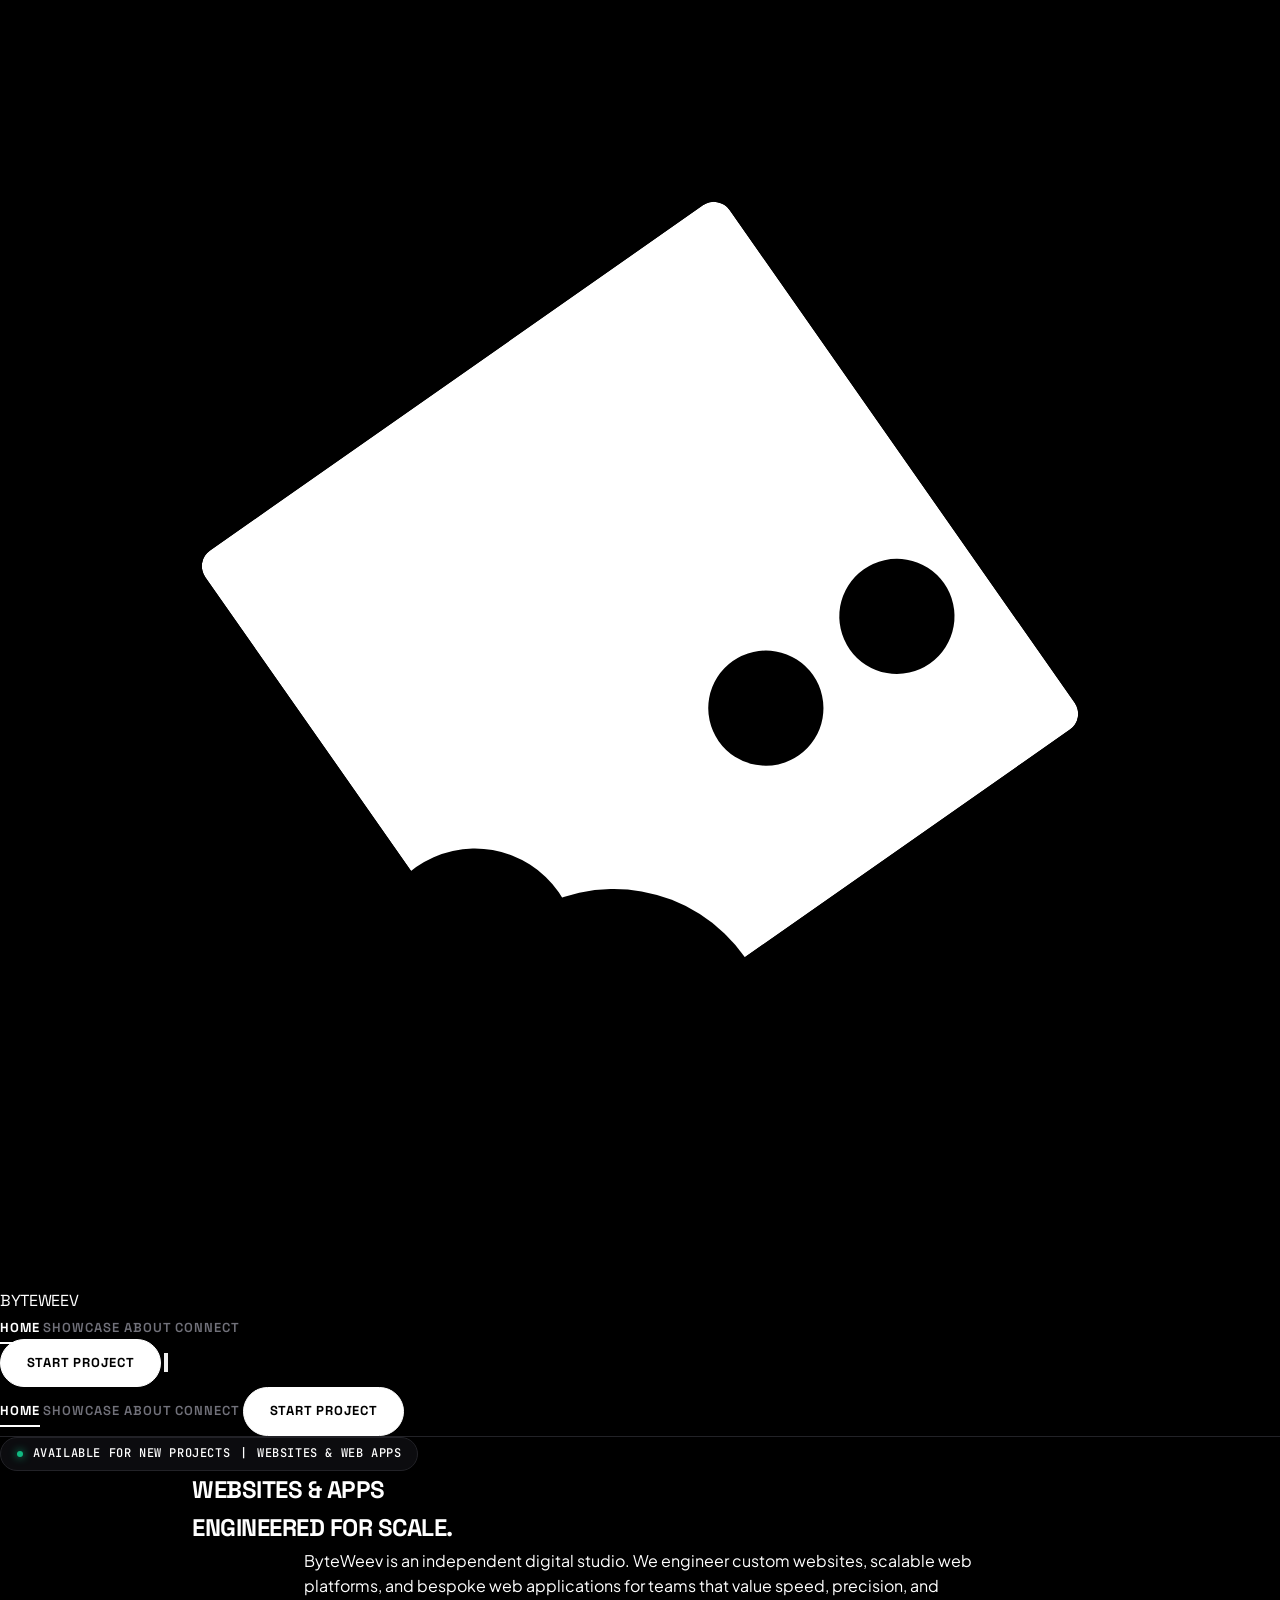
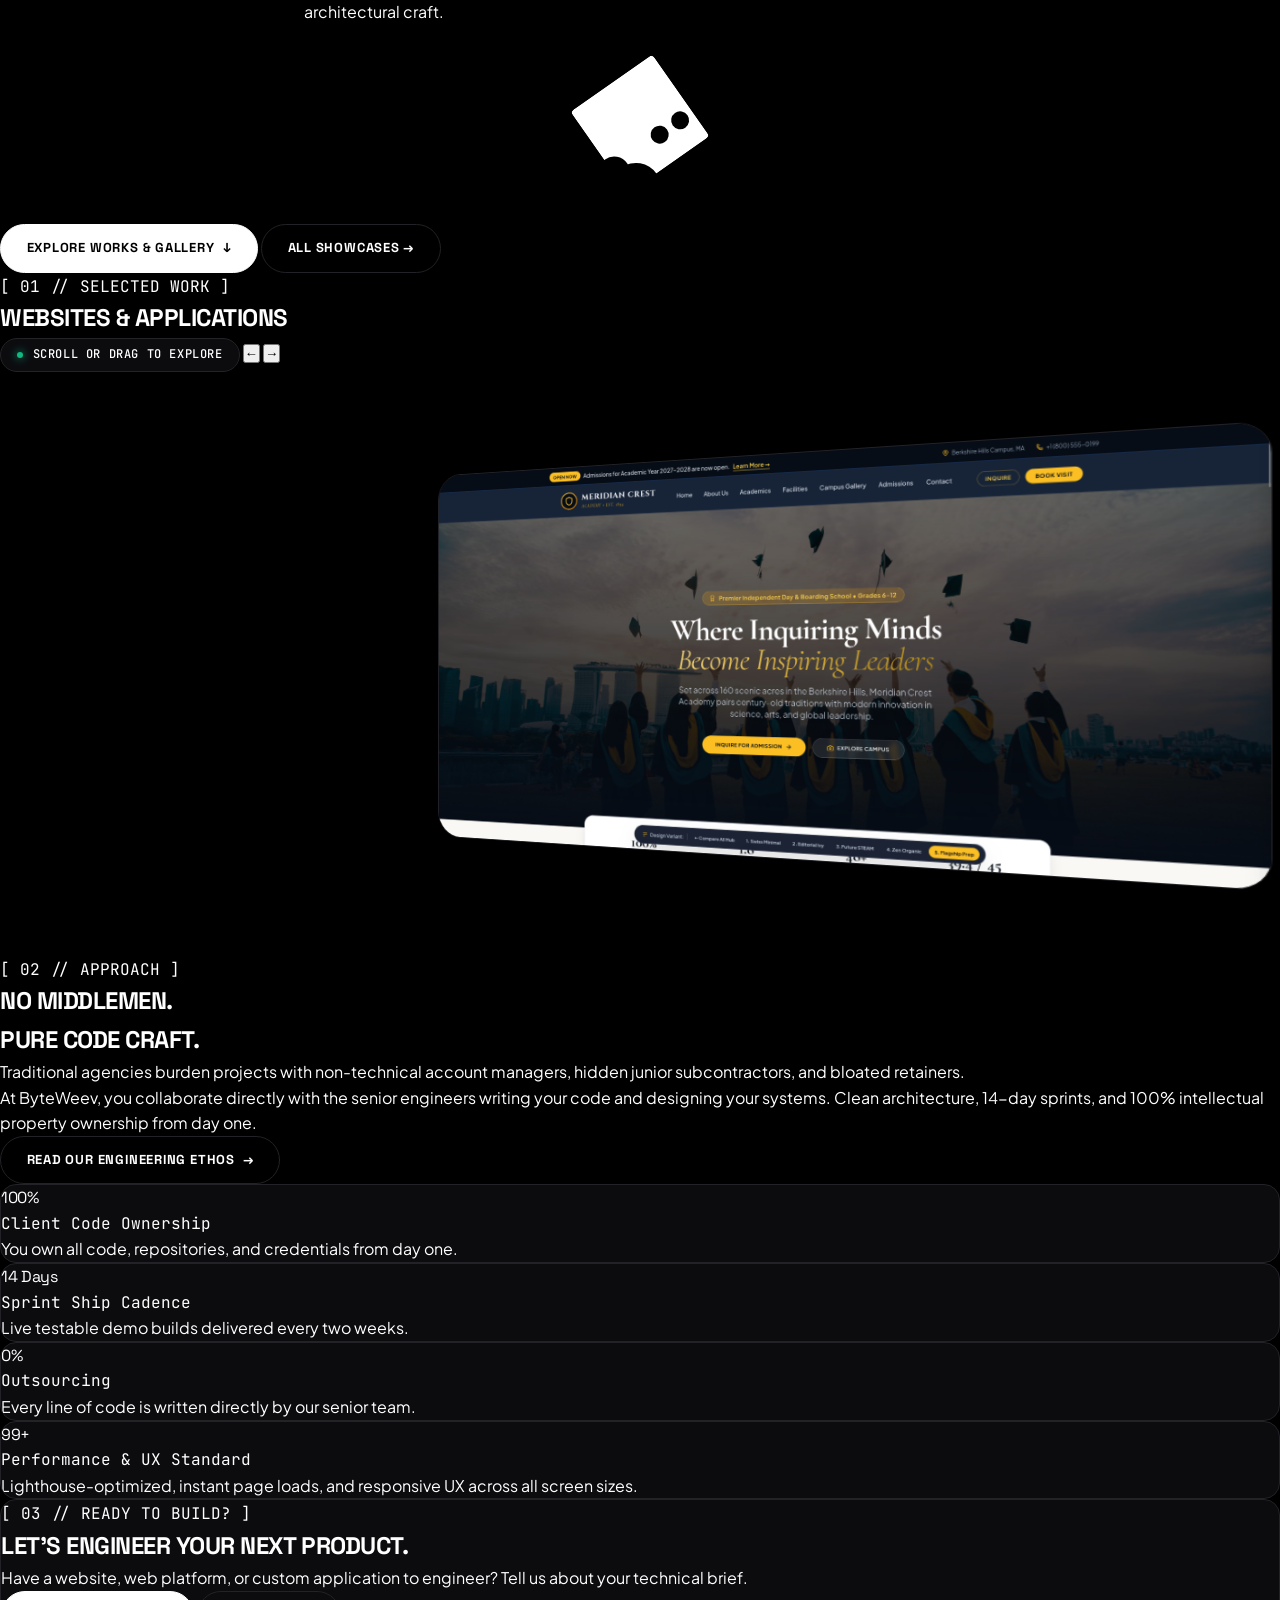
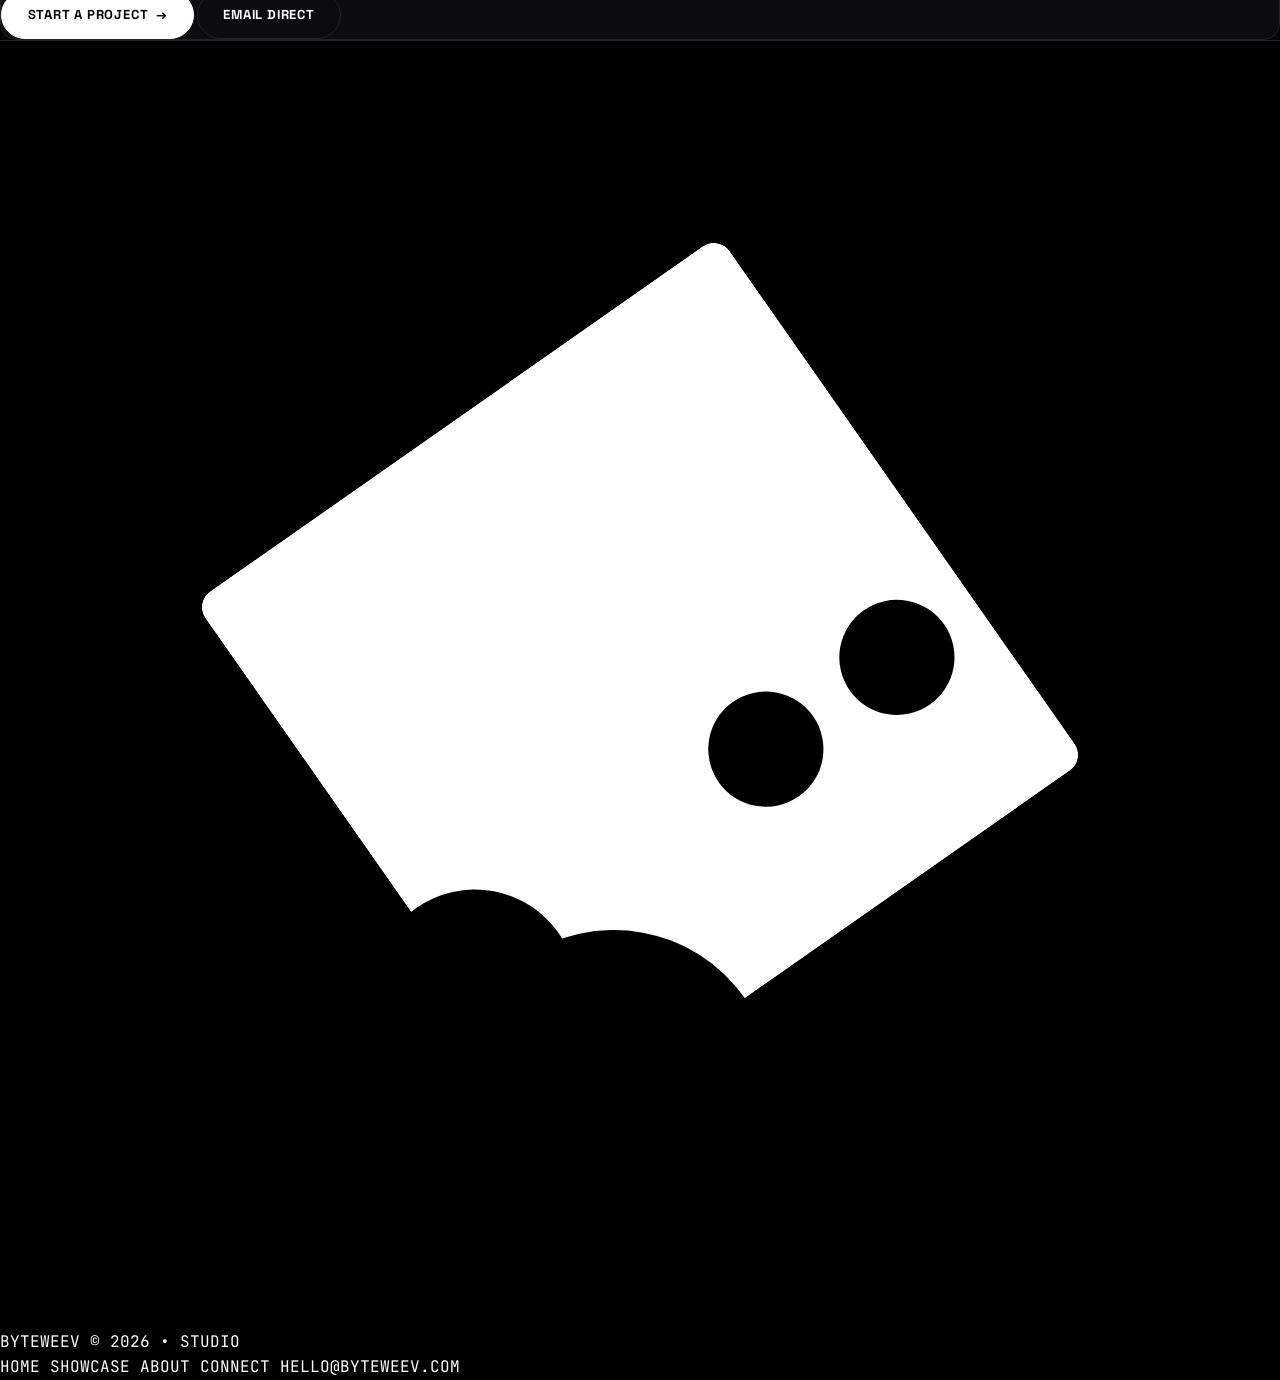
==== index.html @ 85f84a75 "Initial commit" ====
<!DOCTYPE html>
<html lang="en" class="dark">
<head>
  <meta charset="UTF-8">
  <meta name="viewport" content="width=device-width, initial-scale=1.0">
  <title>BYTEWEEV — Websites &amp; Web Applications Studio</title>
  <meta name="description" content="Independent digital studio engineering custom websites, scalable web platforms, and modern web applications.">
  <link rel="icon" type="image/png" href="assets/logo.png">

  <!-- Tailwind CSS CDN -->
  <script src="https://cdn.tailwindcss.com"></script>

  <!-- Custom Stylesheet -->
  <link rel="stylesheet" href="assets/css/styles.css">
</head>
<body class="bg-black text-white">

  <!-- Scroll Progress Indicator -->
  <div id="scroll-progress"></div>

  <!-- ==========================================================================
       NAVIGATION HEADER
       ========================================================================== -->
  <header class="site-header">
    <div class="max-w-7xl mx-auto px-6 sm:px-10 h-20 flex items-center justify-between">
      
      <!-- Logo Mark -->
      <a href="index.html" class="flex items-center gap-3.5 group">
        <div class="w-8 h-8 flex items-center justify-center transition-transform group-hover:scale-105">
          <svg class="w-full h-full text-white" viewBox="0 0 400 400" fill="none">
            <g transform="translate(200, 200) rotate(-35) translate(-100, -100)">
              <mask id="nav-logo-mask">
                <rect x="0" y="0" width="200" height="200" rx="6" fill="#ffffff" />
                <circle cx="20" cy="200" r="50" fill="#000000" />
                <circle cx="2" cy="150" r="32" fill="#000000" />
                <circle cx="120" cy="140" r="18" fill="#000000" />
                <circle cx="170" cy="140" r="18" fill="#000000" />
              </mask>
              <rect x="0" y="0" width="200" height="200" rx="6" fill="#ffffff" mask="url(#nav-logo-mask)" />
            </g>
          </svg>
        </div>
        <span class="font-display font-bold text-lg tracking-wider text-white uppercase">BYTEWEEV</span>
      </a>

      <!-- Desktop Navigation Links -->
      <nav class="hidden md:flex items-center gap-8">
        <a href="index.html" class="nav-link active">Home</a>
        <a href="showcase.html" class="nav-link">Showcase</a>
        <a href="about.html" class="nav-link">About</a>
        <a href="contact.html" class="nav-link">Connect</a>
      </nav>

      <!-- Action Buttons -->
      <div class="flex items-center gap-4">
        <a href="contact.html" class="hidden sm:inline-flex btn-primary text-xs py-2.5 px-5">
          Start Project
        </a>

        <!-- Mobile Menu Toggle Button -->
        <button id="mobile-menu-toggle" class="md:hidden p-2 text-white" aria-label="Toggle navigation menu">
          <svg class="w-6 h-6" fill="none" stroke="currentColor" viewBox="0 0 24 24">
            <path stroke-linecap="round" stroke-linejoin="round" stroke-width="2" d="M4 6h16M4 12h16m-7 6h7" />
          </svg>
        </button>
      </div>

    </div>

    <!-- Mobile Navigation Drawer -->
    <div id="mobile-nav" class="hidden md:hidden px-6 py-4 border-t border-[#222227] bg-[#0c0c0f]">
      <div class="flex flex-col gap-4">
        <a href="index.html" class="nav-link active">Home</a>
        <a href="showcase.html" class="nav-link">Showcase</a>
        <a href="about.html" class="nav-link">About</a>
        <a href="contact.html" class="nav-link">Connect</a>
        <a href="contact.html" class="btn-primary text-center text-xs py-3 mt-2">Start Project</a>
      </div>
    </div>
  </header>

  <!-- ==========================================================================
       HERO SECTION — Minimalist, Geometric, High Impact
       ========================================================================== -->
  <main>
    <section class="relative pt-20 pb-20 sm:pt-28 sm:pb-24 px-6 sm:px-10 max-w-7xl mx-auto flex flex-col items-center text-center">
      
      <!-- Top Status Indicator -->
      <div class="mb-8">
        <div class="status-pill">
          <span class="status-dot"></span>
          <span>AVAILABLE FOR NEW PROJECTS</span>
          <span class="text-zinc-600">|</span>
          <span class="text-zinc-400">WEBSITES &amp; WEB APPS</span>
        </div>
      </div>

      <!-- Main Headline (Swiss Modernist Typography) -->
      <h1 class="font-display font-black text-5xl sm:text-7xl lg:text-8xl tracking-tight text-white leading-[1.05] max-w-4xl mb-8">
        WEBSITES &amp; APPS<br>ENGINEERED FOR SCALE.
      </h1>

      <!-- Subtitle -->
      <p class="text-base sm:text-lg text-zinc-400 max-w-2xl mx-auto leading-relaxed mb-12">
        ByteWeev is an independent digital studio. We engineer custom websites, scalable web platforms, and bespoke web applications for teams that value speed, precision, and architectural craft.
      </p>

      <!-- Centerpiece: Interactive Geometric ByteWeev Logo Emblem -->
      <div class="mb-12">
        <div class="logo-emblem-container">
          <svg class="logo-geometric-shape text-white" viewBox="0 0 400 400" fill="none">
            <g transform="translate(200, 200) rotate(-35) translate(-100, -100)">
              <mask id="hero-logo-mask">
                <rect x="0" y="0" width="200" height="200" rx="8" fill="#ffffff" />
                <circle cx="20" cy="200" r="50" fill="#000000" />
                <circle cx="2" cy="150" r="32" fill="#000000" />
                <circle cx="120" cy="140" r="18" fill="#000000" />
                <circle cx="170" cy="140" r="18" fill="#000000" />
              </mask>
              <rect x="0" y="0" width="200" height="200" rx="8" fill="#ffffff" mask="url(#hero-logo-mask)" />
            </g>
          </svg>
        </div>
      </div>

      <!-- Action Buttons -->
      <div class="flex flex-col sm:flex-row items-center gap-4">
        <a href="#gallery" class="btn-primary w-full sm:w-auto">
          <span>Explore Works &amp; Gallery</span>
          <span>&darr;</span>
        </a>
        <a href="showcase.html" class="btn-secondary w-full sm:w-auto">
          <span>All Showcases &rarr;</span>
        </a>
      </div>

    </section>

    <!-- ========================================================================
         3D CURVED SCROLLABLE GALLERY SECTION (Panoramic Arc Layout)
         ======================================================================== -->
    <section id="gallery" class="py-20 border-t border-[#222227] overflow-hidden">
      
      <!-- Gallery Header & Controls -->
      <div class="max-w-7xl mx-auto px-6 sm:px-10 mb-8 flex flex-col sm:flex-row sm:items-end justify-between gap-6">
        <div>
          <span class="mono text-xs font-bold uppercase tracking-wider text-zinc-500 block mb-2">[ 01 // SELECTED WORK ]</span>
          <h2 class="font-display font-black text-3xl sm:text-5xl uppercase tracking-tight text-white">
            WEBSITES &amp; APPLICATIONS
          </h2>
        </div>
        
        <!-- Controls: Status Pill & Arrow Buttons -->
        <div class="flex items-center gap-3">
          <div class="status-pill text-xs">
            <span class="status-dot"></span>
            <span>SCROLL OR DRAG TO EXPLORE</span>
          </div>
          <button id="gallery-prev-btn" class="w-10 h-10 rounded-full border border-[#222227] bg-[#0c0c0f] hover:border-white text-white flex items-center justify-center transition-colors text-base" aria-label="Previous slide">
            &larr;
          </button>
          <button id="gallery-next-btn" class="w-10 h-10 rounded-full border border-[#222227] bg-[#0c0c0f] hover:border-white text-white flex items-center justify-center transition-colors text-base" aria-label="Next slide">
            &rarr;
          </button>
        </div>
      </div>

      <!-- 3D Cylindrical Arc Track Container -->
      <div class="curved-gallery-wrapper">
        <div id="curved-gallery-viewport" class="curved-gallery-viewport">
          <div id="curved-gallery-track" class="curved-gallery-track">
            <!-- Dynamically populated from gallery_data.js -->
          </div>
        </div>
      </div>

    </section>

    <!-- ========================================================================
         STUDIO PHILOSOPHY & STATS
         ======================================================================== -->
    <section class="py-24 px-6 sm:px-10 max-w-7xl mx-auto border-t border-[#222227]">
      
      <div class="grid grid-cols-1 lg:grid-cols-12 gap-12 items-center">
        
        <div class="lg:col-span-6">
          <span class="mono text-xs font-bold uppercase tracking-wider text-zinc-500 block mb-3">[ 02 // APPROACH ]</span>
          <h2 class="font-display font-black text-3xl sm:text-5xl uppercase tracking-tight text-white leading-tight mb-6">
            NO MIDDLEMEN.<br>PURE CODE CRAFT.
          </h2>
          <p class="text-base text-zinc-400 leading-relaxed mb-6">
            Traditional agencies burden projects with non-technical account managers, hidden junior subcontractors, and bloated retainers.
          </p>
          <p class="text-base text-zinc-400 leading-relaxed mb-8">
            At ByteWeev, you collaborate directly with the senior engineers writing your code and designing your systems. Clean architecture, 14-day sprints, and 100% intellectual property ownership from day one.
          </p>
          <a href="about.html" class="btn-secondary">
            <span>Read Our Engineering Ethos</span>
            <span>&rarr;</span>
          </a>
        </div>

        <div class="lg:col-span-6 space-y-4">
          <!-- Stats Grid (Populated from data.js) -->
          <div id="home-stats-grid" class="grid grid-cols-1 sm:grid-cols-3 lg:grid-cols-1 gap-4">
            <!-- Rendered dynamically by app.js from data.js -->
          </div>
        </div>

      </div>

    </section>

    <!-- ========================================================================
         CALL TO ACTION / CONNECT
         ======================================================================== -->
    <section class="py-24 px-6 sm:px-10 max-w-7xl mx-auto border-t border-[#222227]">
      
      <div class="byte-card p-10 sm:p-16 flex flex-col md:flex-row items-start md:items-center justify-between gap-8">
        <div class="max-w-xl">
          <span class="mono text-xs font-bold uppercase tracking-wider text-zinc-500 block mb-3">[ 03 // READY TO BUILD? ]</span>
          <h2 class="font-display font-black text-3xl sm:text-5xl uppercase tracking-tight text-white mb-4">
            LET'S ENGINEER YOUR NEXT PRODUCT.
          </h2>
          <p class="text-sm sm:text-base text-zinc-400 leading-relaxed">
            Have a website, web platform, or custom application to engineer? Tell us about your technical brief.
          </p>
        </div>

        <div class="flex flex-col sm:flex-row items-center gap-4 w-full md:w-auto">
          <a href="contact.html" class="btn-primary w-full sm:w-auto text-center">
            <span>Start a Project</span>
            <span>&rarr;</span>
          </a>
          <a href="mailto:hello@byteweev.com" class="btn-secondary w-full sm:w-auto text-center">
            <span>Email Direct</span>
          </a>
        </div>
      </div>

    </section>
  </main>

  <!-- ==========================================================================
       FOOTER
       ========================================================================== -->
  <footer class="site-footer">
    <div class="max-w-7xl mx-auto px-6 sm:px-10 py-12 flex flex-col sm:flex-row items-center justify-between gap-6 mono text-xs">
      
      <div class="flex items-center gap-3">
        <div class="w-6 h-6 flex items-center justify-center">
          <svg class="w-full h-full text-white" viewBox="0 0 400 400" fill="none">
            <g transform="translate(200, 200) rotate(-35) translate(-100, -100)">
              <mask id="footer-logo-mask">
                <rect x="0" y="0" width="200" height="200" rx="6" fill="#ffffff" />
                <circle cx="20" cy="200" r="50" fill="#000000" />
                <circle cx="2" cy="150" r="32" fill="#000000" />
                <circle cx="120" cy="140" r="18" fill="#000000" />
                <circle cx="170" cy="140" r="18" fill="#000000" />
              </mask>
              <rect x="0" y="0" width="200" height="200" rx="6" fill="#ffffff" mask="url(#footer-logo-mask)" />
            </g>
          </svg>
        </div>
        <span class="font-bold text-white">BYTEWEEV &copy; 2026</span>
        <span class="text-zinc-500">• STUDIO</span>
      </div>

      <div class="flex flex-wrap items-center gap-6 font-semibold">
        <a href="index.html" class="text-zinc-400 hover:text-white transition-colors">HOME</a>
        <a href="showcase.html" class="text-zinc-400 hover:text-white transition-colors">SHOWCASE</a>
        <a href="about.html" class="text-zinc-400 hover:text-white transition-colors">ABOUT</a>
        <a href="contact.html" class="text-zinc-400 hover:text-white transition-colors">CONNECT</a>
        <a href="mailto:hello@byteweev.com" class="text-zinc-400 hover:text-white transition-colors">HELLO@BYTEWEEV.COM</a>
      </div>

    </div>
  </footer>

  <!-- Scripts -->
  <script src="assets/js/data.js"></script>
  <script src="assets/js/gallery_data.js"></script>
  <script src="assets/js/app.js"></script>
</body>
</html>
---- assets/css/styles.css ----
/* ============================================================================
   BYTEWEEV — SOLID DARK MINIMALIST DESIGN SYSTEM
   Matches the official ByteWeev monochrome logo aesthetic.
   100% self-contained: works flawlessly offline or online.
   ============================================================================ */

@import url('https://fonts.googleapis.com/css2?family=Space+Grotesk:wght@400;500;600;700&family=Plus+Jakarta+Sans:wght@400;500;600;700&family=JetBrains+Mono:wght@400;500;600&display=swap');

:root {
  --bg: #000000;
  --bg-surface: #0c0c0f;
  --bg-subtle: #141418;
  --text-main: #ffffff;
  --text-body: #a1a1aa;
  --text-muted: #71717a;
  --border: #222227;
  --border-hover: #3a3a42;
  --accent: #ffffff;
  --accent-inverse: #000000;
  --accent-green: #10b981;
}

* {
  box-sizing: border-box;
  margin: 0;
  padding: 0;
}

html {
  scroll-behavior: smooth;
  font-family: 'Plus Jakarta Sans', -apple-system, BlinkMacSystemFont, 'Segoe UI', Roboto, sans-serif;
  background-color: var(--bg);
  color: var(--text-main);
  -webkit-font-smoothing: antialiased;
  -moz-osx-font-smoothing: grayscale;
}

body {
  background-color: var(--bg);
  color: var(--text-main);
  min-height: 100vh;
  display: flex;
  flex-direction: column;
  overflow-x: hidden;
  line-height: 1.6;
}

main {
  flex: 1 0 auto;
}

/* Typography */
.font-display {
  font-family: 'Space Grotesk', sans-serif;
  letter-spacing: -0.02em;
}

.mono {
  font-family: 'JetBrains Mono', monospace;
}

a {
  color: inherit;
  text-decoration: none;
}

/* Container utilities */
.max-w-7xl {
  max-width: 80rem;
  margin-left: auto;
  margin-right: auto;
}

.max-w-6xl {
  max-width: 72rem;
  margin-left: auto;
  margin-right: auto;
}

.max-w-4xl {
  max-width: 56rem;
  margin-left: auto;
  margin-right: auto;
}

.max-w-2xl {
  max-width: 42rem;
  margin-left: auto;
  margin-right: auto;
}

/* Header & Navigation */
.site-header {
  position: sticky;
  top: 0;
  z-index: 100;
  background-color: rgba(0, 0, 0, 0.94);
  backdrop-filter: blur(12px);
  -webkit-backdrop-filter: blur(12px);
  border-bottom: 1px solid var(--border);
}

.nav-link {
  position: relative;
  font-family: 'Space Grotesk', sans-serif;
  font-size: 0.8125rem;
  font-weight: 600;
  text-transform: uppercase;
  letter-spacing: 0.08em;
  color: var(--text-muted);
  transition: color 0.2s ease;
  padding: 0.5rem 0;
}

.nav-link:hover {
  color: var(--text-main);
}

.nav-link.active {
  color: var(--text-main);
  font-weight: 700;
}

.nav-link.active::after {
  content: '';
  position: absolute;
  bottom: 0;
  left: 0;
  width: 100%;
  height: 2px;
  background-color: var(--accent);
}

/* Progress bar */
#scroll-progress {
  position: fixed;
  top: 0;
  left: 0;
  height: 2px;
  width: 0%;
  background-color: var(--accent);
  z-index: 200;
}

/* Status Pill */
.status-pill {
  display: inline-flex;
  align-items: center;
  gap: 0.6rem;
  padding: 0.4rem 1rem;
  border-radius: 9999px;
  border: 1px solid var(--border);
  background-color: var(--bg-surface);
  font-family: 'JetBrains Mono', monospace;
  font-size: 0.75rem;
  font-weight: 500;
  letter-spacing: 0.05em;
  color: var(--text-main);
}

.status-dot {
  width: 6px;
  height: 6px;
  border-radius: 50%;
  background-color: var(--accent-green);
  box-shadow: 0 0 8px var(--accent-green);
}

/* Logo Geometric Emblem */
.logo-emblem-container {
  position: relative;
  width: 160px;
  height: 160px;
  display: flex;
  align-items: center;
  justify-content: center;
  margin: 0 auto;
}

@media (min-width: 768px) {
  .logo-emblem-container {
    width: 200px;
    height: 200px;
  }
}

.logo-geometric-shape {
  width: 100%;
  height: 100%;
  color: #ffffff;
  transition: transform 0.3s ease;
}

.logo-emblem-container:hover .logo-geometric-shape {
  transform: scale(1.05);
}

/* Cards */
.byte-card {
  background-color: var(--bg-surface);
  border: 1px solid var(--border);
  border-radius: 1rem;
  overflow: hidden;
  transition: border-color 0.2s ease, transform 0.2s ease;
}

.byte-card:hover {
  border-color: var(--border-hover);
  transform: translateY(-2px);
}

/* Buttons */
.btn-primary {
  display: inline-flex;
  align-items: center;
  justify-content: center;
  gap: 0.5rem;
  padding: 0.8rem 1.6rem;
  border-radius: 9999px;
  background-color: var(--accent);
  color: var(--accent-inverse);
  font-family: 'Space Grotesk', sans-serif;
  font-size: 0.8125rem;
  font-weight: 700;
  text-transform: uppercase;
  letter-spacing: 0.06em;
  border: 1px solid var(--accent);
  transition: opacity 0.2s ease, transform 0.2s ease;
  cursor: pointer;
  text-decoration: none;
}

.btn-primary:hover {
  opacity: 0.88;
  transform: translateY(-1px);
}

.btn-secondary {
  display: inline-flex;
  align-items: center;
  justify-content: center;
  gap: 0.5rem;
  padding: 0.8rem 1.6rem;
  border-radius: 9999px;
  background-color: transparent;
  color: var(--text-main);
  font-family: 'Space Grotesk', sans-serif;
  font-size: 0.8125rem;
  font-weight: 700;
  text-transform: uppercase;
  letter-spacing: 0.06em;
  border: 1px solid var(--border);
  transition: border-color 0.2s ease, transform 0.2s ease, background-color 0.2s ease;
  cursor: pointer;
  text-decoration: none;
}

.btn-secondary:hover {
  border-color: var(--border-hover);
  background-color: var(--bg-subtle);
  transform: translateY(-1px);
}

/* Filter buttons */
.filter-btn {
  font-family: 'JetBrains Mono', monospace;
  font-size: 0.75rem;
  font-weight: 600;
  text-transform: uppercase;
  letter-spacing: 0.05em;
  padding: 0.5rem 1rem;
  border-radius: 9999px;
  border: 1px solid var(--border);
  background-color: transparent;
  color: var(--text-muted);
  cursor: pointer;
  transition: all 0.2s ease;
}

.filter-btn:hover {
  color: var(--text-main);
  border-color: var(--border-hover);
}

.filter-btn.active {
  background-color: var(--accent);
  color: var(--accent-inverse);
  border-color: var(--accent);
}

/* ==========================================================================
   UNIQUE WEBSITE GALLERY SHOWCASE STYLES
   ========================================================================== */

/* Browser Mockup Frame */
.browser-frame {
  border: 1px solid var(--border);
  border-radius: 1rem;
  background-color: var(--bg-surface);
  overflow: hidden;
  box-shadow: 0 20px 40px -15px rgba(0, 0, 0, 0.7);
}

.browser-header {
  padding: 0.75rem 1rem;
  background-color: #111116;
  border-bottom: 1px solid var(--border);
  display: flex;
  align-items: center;
  justify-content: space-between;
  gap: 1rem;
}

.browser-dots {
  display: flex;
  align-items: center;
  gap: 0.35rem;
}

.browser-dot {
  width: 10px;
  height: 10px;
  border-radius: 50%;
}

.browser-url-bar {
  flex: 1;
  max-width: 480px;
  background-color: #070709;
  border: 1px solid #1f1f26;
  border-radius: 9999px;
  padding: 0.3rem 0.85rem;
  font-family: 'JetBrains Mono', monospace;
  font-size: 0.75rem;
  color: #a1a1aa;
  overflow: hidden;
  text-overflow: ellipsis;
  white-space: nowrap;
  text-align: center;
}

/* ==========================================================================
   3D Curved Horizontal Scroll Gallery (Cylindrical Arc Layout)
   ========================================================================== */
.curved-gallery-wrapper {
  position: relative;
  width: 100%;
  overflow: hidden;
  padding: 1rem 0 2rem 0;
}

.curved-gallery-viewport {
  position: relative;
  width: 100%;
  overflow: hidden;
  perspective: 1200px;
  perspective-origin: center center;
  cursor: grab;
  user-select: none;
  padding: 3rem 0;
  touch-action: pan-y;
}

.curved-gallery-viewport:active {
  cursor: grabbing;
}

.curved-gallery-track {
  display: flex;
  align-items: center;
  gap: 1.5rem;
  padding-left: calc(50vw - 140px);
  padding-right: calc(50vw - 140px);
  transform-style: preserve-3d;
  width: max-content;
  will-change: transform;
}

@media (min-width: 640px) {
  .curved-gallery-track {
    gap: 1.75rem;
    padding-left: calc(50vw - 160px);
    padding-right: calc(50vw - 160px);
  }
}

@media (min-width: 1024px) {
  .curved-gallery-track {
    gap: 2rem;
    padding-left: calc(50vw - 180px);
    padding-right: calc(50vw - 180px);
  }
}

.curved-card {
  flex: 0 0 auto;
  height: 360px;
  width: auto;
  min-width: 200px;
  max-width: 85vw;
  border-radius: 1.5rem;
  overflow: hidden;
  position: relative;
  background-color: var(--bg-surface);
  border: 1px solid var(--border);
  transform-style: preserve-3d;
  will-change: transform;
  transition: border-color 0.25s ease, box-shadow 0.25s ease;
  cursor: pointer;
  box-shadow: 0 20px 45px -15px rgba(0, 0, 0, 0.85);
  display: flex;
  align-items: center;
  justify-content: center;
}

@media (min-width: 640px) {
  .curved-card {
    height: 400px;
    border-radius: 1.75rem;
  }
}

@media (min-width: 1024px) {
  .curved-card {
    height: 440px;
    border-radius: 1.875rem;
  }
}

.curved-card:hover {
  border-color: #52525b;
  box-shadow: 0 25px 50px -10px rgba(0, 0, 0, 0.95);
}

.curved-card img {
  width: 100%;
  height: 100%;
  object-fit: cover;
  object-position: top center;
  display: block;
  pointer-events: none;
  background-color: #08080a;
}

.curved-card-overlay {
  position: absolute;
  inset: 0;
  background: linear-gradient(to top, rgba(0, 0, 0, 0.92) 0%, rgba(0, 0, 0, 0.35) 45%, transparent 100%);
  display: flex;
  flex-direction: column;
  justify-content: flex-end;
  padding: 1.5rem;
  opacity: 0;
  transition: opacity 0.25s ease;
  pointer-events: none;
}

.curved-card:hover .curved-card-overlay {
  opacity: 1;
}

.curved-card-tag {
  font-family: 'JetBrains Mono', monospace;
  font-size: 0.6875rem;
  font-weight: 700;
  color: #10b981;
  text-transform: uppercase;
  margin-bottom: 0.35rem;
  letter-spacing: 0.05em;
}

.curved-card-title {
  font-family: 'Space Grotesk', sans-serif;
  font-size: 1.0625rem;
  font-weight: 700;
  color: #ffffff;
  line-height: 1.3;
}

/* Image Gallery Grid & Cards (Clean & Simple) */
.image-gallery-grid {
  display: grid;
  grid-template-columns: repeat(1, minmax(0, 1fr));
  gap: 1.5rem;
}

@media (min-width: 640px) {
  .image-gallery-grid {
    grid-template-columns: repeat(2, minmax(0, 1fr));
  }
}

@media (min-width: 1024px) {
  .image-gallery-grid {
    grid-template-columns: repeat(3, minmax(0, 1fr));
  }
}

.gallery-card {
  position: relative;
  background-color: var(--bg-surface);
  border: 1px solid var(--border);
  border-radius: 0.875rem;
  overflow: hidden;
  cursor: pointer;
  aspect-ratio: 16 / 10;
  display: flex;
  align-items: center;
  justify-content: center;
  transition: transform 0.25s ease, border-color 0.25s ease, box-shadow 0.25s ease;
}

.gallery-card:hover {
  transform: translateY(-4px);
  border-color: #52525b;
  box-shadow: 0 12px 30px -10px rgba(0, 0, 0, 0.8);
}

.gallery-card img {
  width: 100%;
  height: 100%;
  object-fit: cover;
  object-position: top center;
  display: block;
  transition: transform 0.35s ease;
}

.gallery-card:hover img {
  transform: scale(1.04);
}

.gallery-card-overlay {
  position: absolute;
  inset: 0;
  background: linear-gradient(to top, rgba(0, 0, 0, 0.85) 0%, rgba(0, 0, 0, 0.2) 40%, transparent 100%);
  display: flex;
  align-items: flex-end;
  padding: 1.25rem;
  opacity: 0;
  transition: opacity 0.2s ease;
  pointer-events: none;
}

.gallery-card:hover .gallery-card-overlay {
  opacity: 1;
}

.gallery-card-title {
  font-family: 'Space Grotesk', sans-serif;
  font-size: 0.9375rem;
  font-weight: 700;
  color: #ffffff;
  letter-spacing: 0.02em;
}

/* Universal Screenshot Lightbox Modal */
.screenshot-lightbox {
  position: fixed;
  inset: 0;
  z-index: 999;
  background-color: rgba(0, 0, 0, 0.92);
  backdrop-filter: blur(16px);
  -webkit-backdrop-filter: blur(16px);
  display: none;
  align-items: center;
  justify-content: center;
  padding: 1.5rem;
}

.screenshot-lightbox.active {
  display: flex;
}

.lightbox-content-box {
  max-width: 1000px;
  width: 100%;
  max-height: 92vh;
  display: flex;
  flex-direction: column;
  background-color: #0c0c0f;
  border: 1px solid var(--border);
  border-radius: 1.25rem;
  overflow: hidden;
  box-shadow: 0 25px 50px -12px rgba(0, 0, 0, 0.9);
}

.lightbox-image-holder {
  flex: 1;
  overflow: auto;
  max-height: 70vh;
  background-color: #050508;
  display: flex;
  align-items: center;
  justify-content: center;
  padding: 1rem;
}

.lightbox-image-holder img {
  max-width: 100%;
  max-height: 68vh;
  object-fit: contain;
  border-radius: 0.5rem;
}

/* Form inputs */
.form-input, .form-textarea, .form-select {
  width: 100%;
  padding: 0.875rem 1rem;
  border-radius: 0.75rem;
  border: 1px solid var(--border);
  background-color: var(--bg);
  color: var(--text-main);
  font-family: 'Plus Jakarta Sans', sans-serif;
  font-size: 0.875rem;
  transition: border-color 0.2s ease;
}

.form-input:focus, .form-textarea:focus, .form-select:focus {
  outline: none;
  border-color: var(--text-muted);
}

.form-input::placeholder, .form-textarea::placeholder {
  color: var(--text-muted);
  opacity: 0.7;
}

/* FAQ Accordion */
.faq-item {
  border: 1px solid var(--border);
  border-radius: 0.875rem;
  background-color: var(--bg-surface);
  overflow: hidden;
  margin-bottom: 1rem;
  transition: border-color 0.2s ease;
}

.faq-header {
  width: 100%;
  padding: 1.25rem 1.5rem;
  display: flex;
  align-items: center;
  justify-content: space-between;
  text-align: left;
  background: none;
  border: none;
  cursor: pointer;
  color: var(--text-main);
  font-family: 'Space Grotesk', sans-serif;
  font-size: 1.0625rem;
  font-weight: 600;
}

.faq-icon {
  font-size: 1.25rem;
  color: var(--text-muted);
  transition: transform 0.2s ease;
}

.faq-item.open .faq-icon {
  transform: rotate(45deg);
  color: var(--text-main);
}

.faq-body {
  max-height: 0;
  overflow: hidden;
  transition: max-height 0.3s ease, padding 0.3s ease;
  padding: 0 1.5rem;
  color: var(--text-body);
  font-size: 0.9375rem;
  line-height: 1.6;
}

.faq-item.open .faq-body {
  max-height: 240px;
  padding: 0 1.5rem 1.25rem 1.5rem;
}

/* Footer */
.site-footer {
  border-top: 1px solid var(--border);
  background-color: var(--bg);
  color: var(--text-main);
}
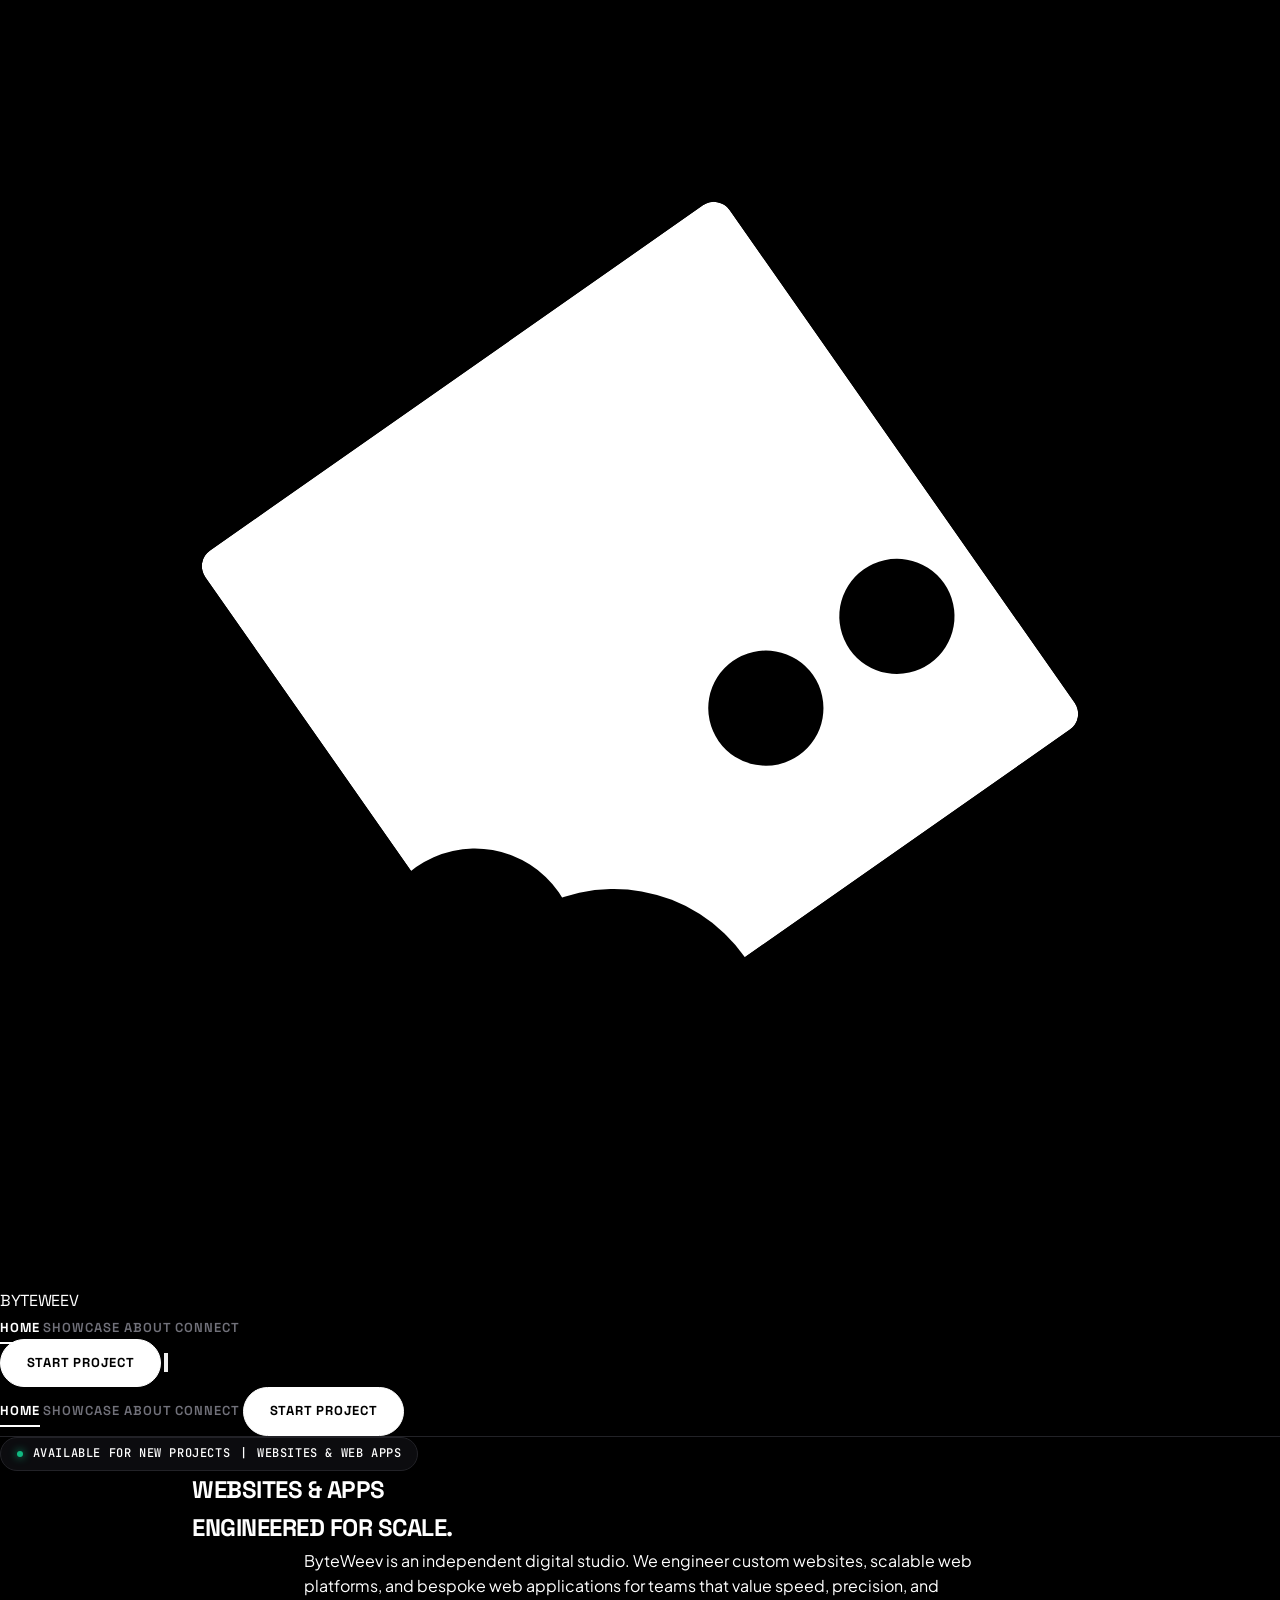
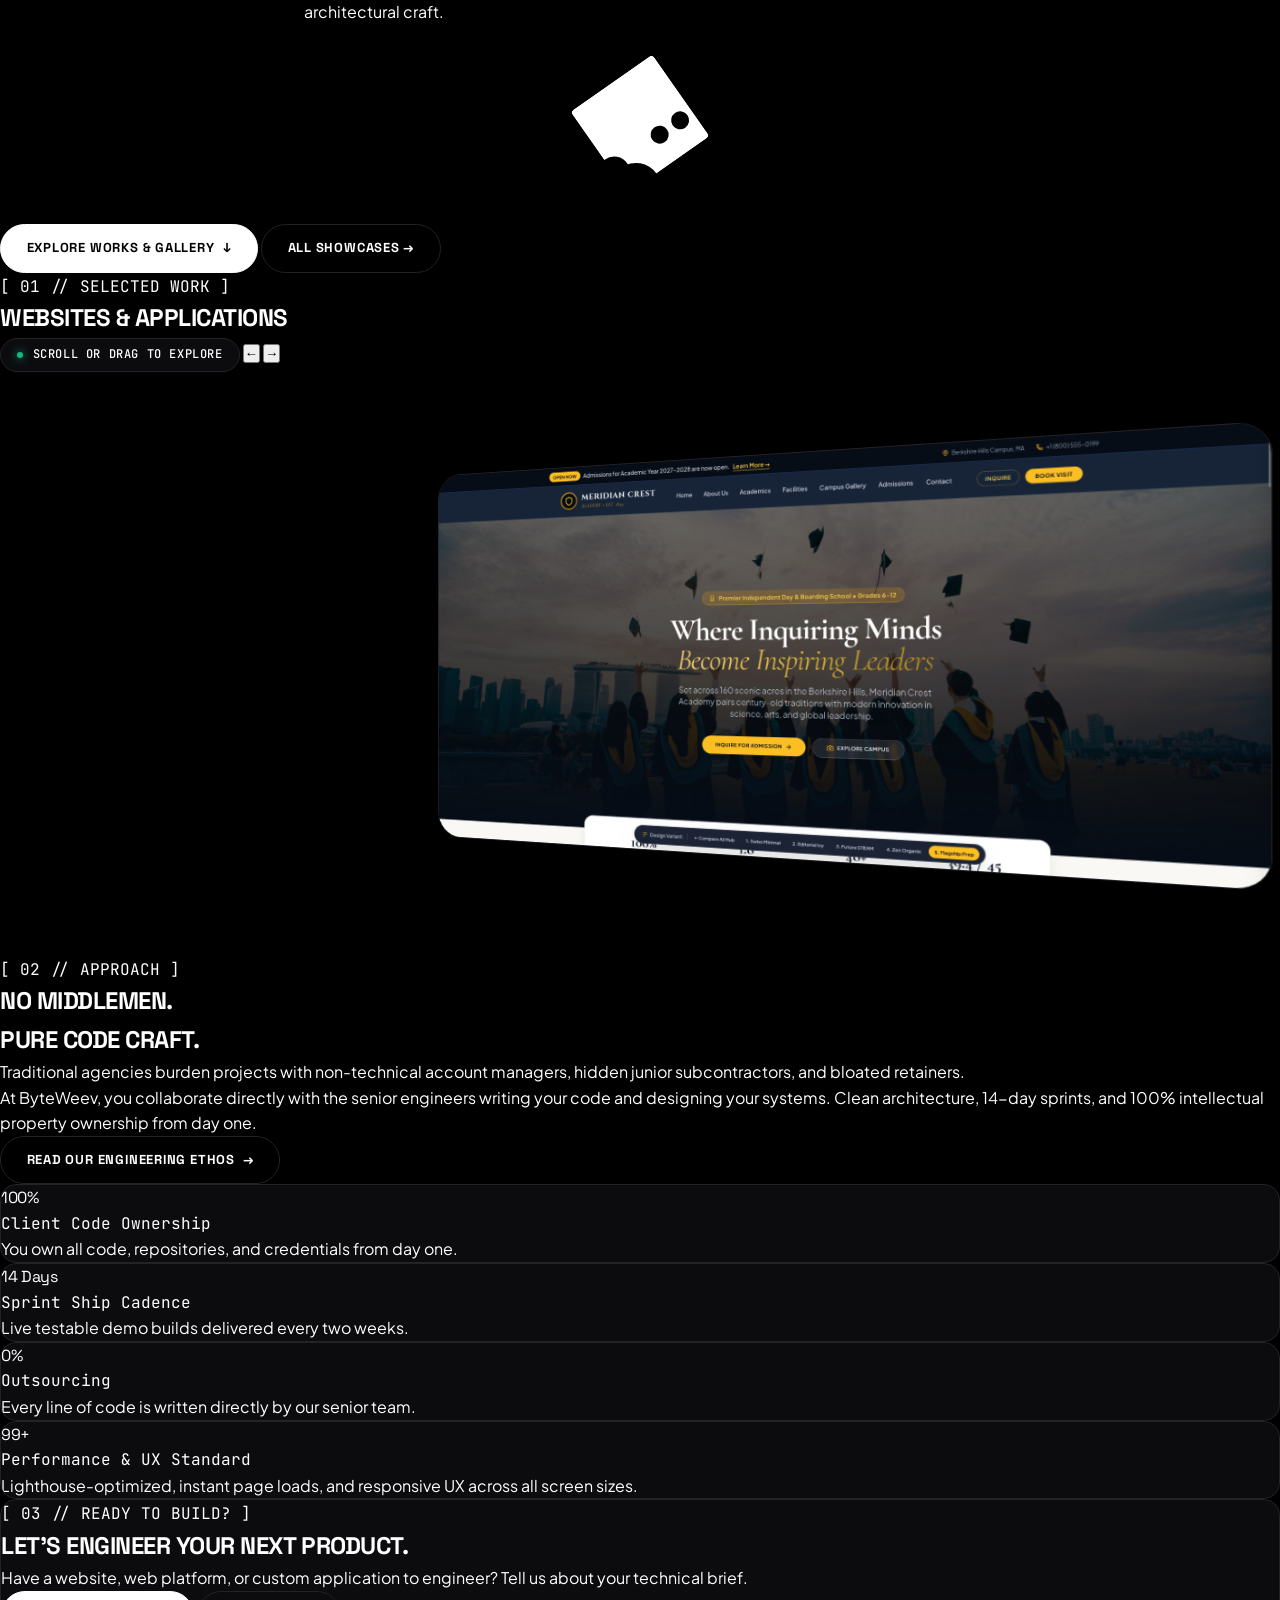
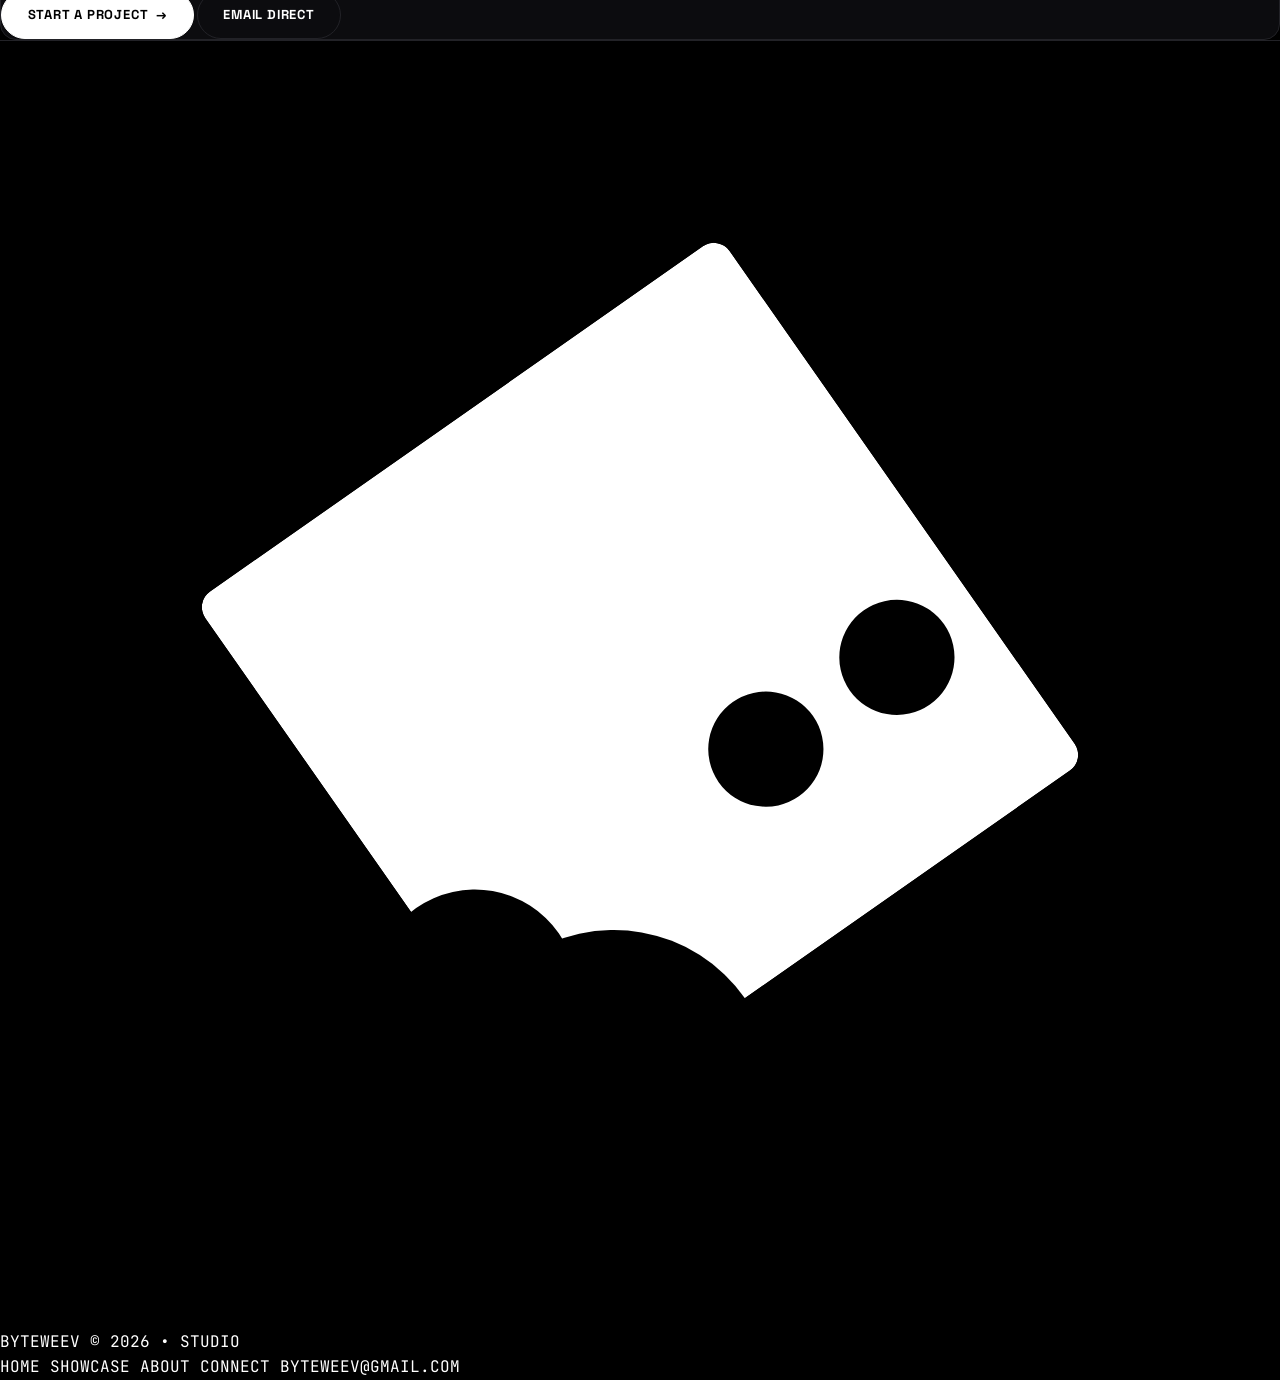
==== commit e37e02bb: "update and fixes" ====
--- a/index.html
+++ b/index.html
@@ -232,7 +232,7 @@
             <span>Start a Project</span>
             <span>&rarr;</span>
           </a>
-          <a href="mailto:hello@byteweev.com" class="btn-secondary w-full sm:w-auto text-center">
+          <a href="mailto:byteweev@gmail.com" class="btn-secondary w-full sm:w-auto text-center">
             <span>Email Direct</span>
           </a>
         </div>
@@ -271,7 +271,7 @@
         <a href="showcase.html" class="text-zinc-400 hover:text-white transition-colors">SHOWCASE</a>
         <a href="about.html" class="text-zinc-400 hover:text-white transition-colors">ABOUT</a>
         <a href="contact.html" class="text-zinc-400 hover:text-white transition-colors">CONNECT</a>
-        <a href="mailto:hello@byteweev.com" class="text-zinc-400 hover:text-white transition-colors">HELLO@BYTEWEEV.COM</a>
+        <a href="mailto:byteweev@gmail.com" class="text-zinc-400 hover:text-white transition-colors">BYTEWEEV@GMAIL.COM</a>
       </div>
 
     </div>
